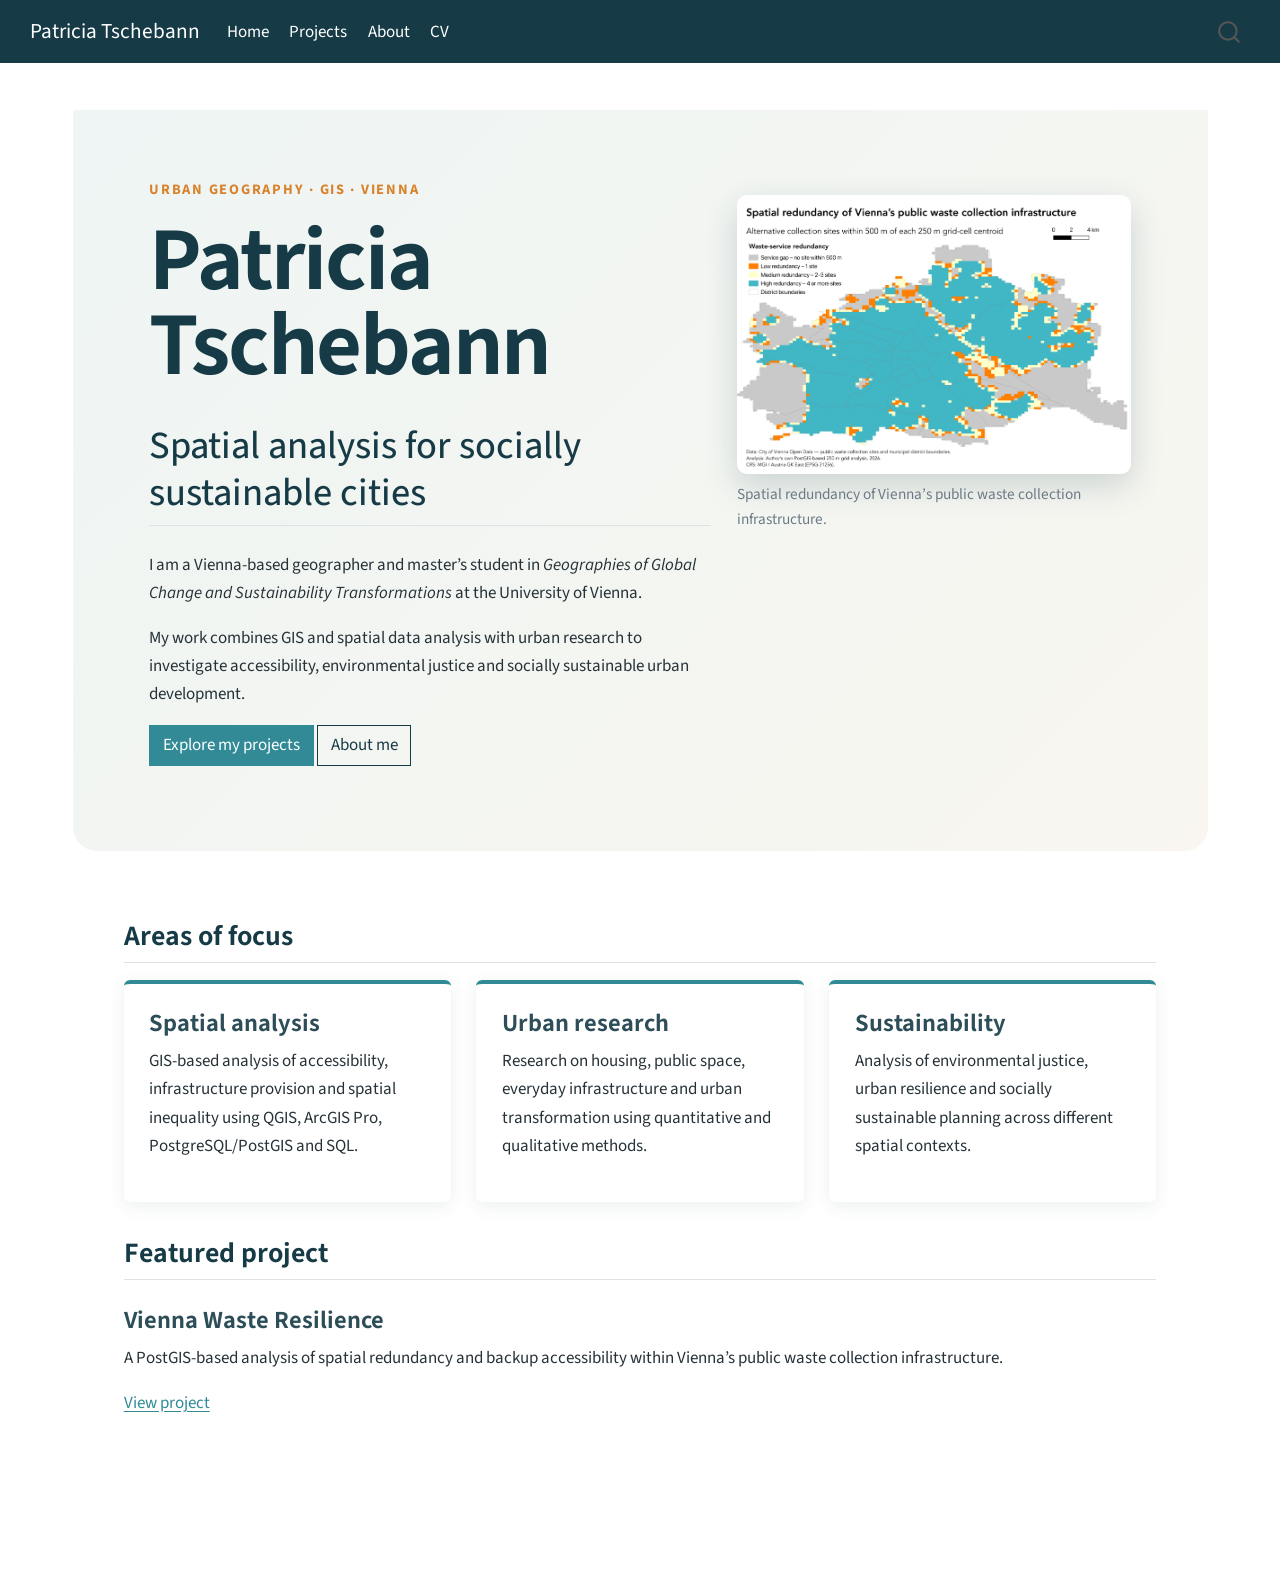
==== index.html @ d04bdf6c "Built site for gh-pages" ====
<!DOCTYPE html>
<html xmlns="http://www.w3.org/1999/xhtml" lang="en" xml:lang="en"><head>

<meta charset="utf-8">
<meta name="generator" content="quarto-1.10.18">

<meta name="viewport" content="width=device-width, initial-scale=1.0, user-scalable=yes">


<title>Patricia Tschebann</title>
<style>
/* Default styles provided by pandoc.
** See https://pandoc.org/MANUAL.html#variables-for-html for config info.
*/
span.smallcaps{font-variant: small-caps;}
div.columns{display: flex; gap: 1.5em;}
div.column{flex: auto;}
@media screen {
div.columns{gap: min(4vw, 1.5em);}
div.column{overflow-x: auto;}
}
div.hanging-indent{margin-left: 1.5em; text-indent: -1.5em;}
ul.task-list{list-style: none;}
ul.task-list li input[type="checkbox"] {
  width: 0.8em;
  margin: 0 0.8em 0.2em -1em; /* quarto-specific, see https://github.com/quarto-dev/quarto-cli/issues/4556 */ 
  vertical-align: middle;
}
</style>


<script src="site_libs/quarto-nav/quarto-nav.js"></script>
<script src="site_libs/quarto-nav/headroom.min.js"></script>
<script src="site_libs/clipboard/clipboard.min.js"></script>
<script src="site_libs/quarto-search/autocomplete.umd.js"></script>
<script src="site_libs/quarto-search/fuse.min.js"></script>
<script src="site_libs/quarto-search/quarto-search.js"></script>
<meta name="quarto:offset" content="./">
<script src="site_libs/quarto-html/quarto.js" type="module"></script>
<script src="site_libs/quarto-html/tabsets/tabsets.js" type="module"></script>
<script src="site_libs/quarto-html/popper.min.js"></script>
<script src="site_libs/quarto-html/tippy.umd.min.js"></script>
<script src="site_libs/quarto-html/anchor.min.js"></script>
<link href="site_libs/quarto-html/tippy.css" rel="stylesheet">
<link href="site_libs/quarto-html/quarto-syntax-highlighting-64a204ab8560d761af7679ceaba22944.css" rel="stylesheet" id="quarto-text-highlighting-styles">
<script src="site_libs/bootstrap/bootstrap.min.js"></script>
<link href="site_libs/bootstrap/bootstrap-icons.css" rel="stylesheet">
<link href="site_libs/bootstrap/bootstrap-445b8638c3d06994fee0907d791121c4.min.css" rel="stylesheet" append-hash="true" id="quarto-bootstrap" data-mode="light">
<script id="quarto-search-options" type="application/json">{
  "location": "navbar",
  "copy-button": false,
  "collapse-after": 3,
  "panel-placement": "end",
  "type": "overlay",
  "limit": 50,
  "keyboard-shortcut": [
    "f",
    "/",
    "s"
  ],
  "show-item-context": false,
  "language": {
    "search-no-results-text": "No results",
    "search-matching-documents-text": "matching documents",
    "search-copy-link-title": "Copy link to search",
    "search-hide-matches-text": "Hide additional matches",
    "search-more-match-text": "more match in this document",
    "search-more-matches-text": "more matches in this document",
    "search-clear-button-title": "Clear",
    "search-text-placeholder": "",
    "search-detached-cancel-button-title": "Cancel",
    "search-submit-button-title": "Submit",
    "search-label": "Search"
  }
}</script>


<link rel="stylesheet" href="styles.css">
</head>

<body class="nav-fixed quarto-light">

<div id="quarto-search-results"></div>
  <header id="quarto-header" class="headroom fixed-top">
    <nav class="navbar navbar-expand-lg " data-bs-theme="dark">
      <div class="navbar-container container-fluid">
      <div class="navbar-brand-container mx-auto">
    <a class="navbar-brand" href="./index.html">
    <span class="navbar-title">Patricia Tschebann</span>
    </a>
  </div>
            <div id="quarto-search" class="" title="Search"></div>
          <button class="navbar-toggler" type="button" data-bs-toggle="collapse" data-bs-target="#navbarCollapse" aria-controls="navbarCollapse" role="menu" aria-expanded="false" aria-label="Toggle navigation" onclick="if (window.quartoToggleHeadroom) { window.quartoToggleHeadroom(); }">
  <span class="navbar-toggler-icon"></span>
</button>
          <div class="collapse navbar-collapse" id="navbarCollapse">
            <ul class="navbar-nav navbar-nav-scroll me-auto">
  <li class="nav-item">
    <a class="nav-link active" href="./index.html" aria-current="page"> 
<span class="menu-text">Home</span></a>
  </li>  
  <li class="nav-item">
    <a class="nav-link" href="./projects.html"> 
<span class="menu-text">Projects</span></a>
  </li>  
  <li class="nav-item">
    <a class="nav-link" href="./about.html"> 
<span class="menu-text">About</span></a>
  </li>  
  <li class="nav-item">
    <a class="nav-link" href="./cv.html"> 
<span class="menu-text">CV</span></a>
  </li>  
</ul>
          </div> <!-- /navcollapse -->
            <div class="quarto-navbar-tools">
</div>
      </div> <!-- /container-fluid -->
    </nav>
</header>
<!-- content -->
<div id="quarto-content" class="quarto-container page-columns page-rows-contents page-layout-full page-navbar">
<!-- sidebar -->
<!-- margin-sidebar -->
    
<!-- main -->
<main class="content column-page" id="quarto-document-content"><header id="title-block-header" class="quarto-title-block"></header>




<div class="hero-section">
<div class="grid">
<div class="g-col-12 g-col-md-7">
<p class="eyebrow">
Urban geography · GIS · Vienna
</p>
<section id="patricia-tschebann" class="level1">
<h1>Patricia Tschebann</h1>
<section id="spatial-analysis-for-socially-sustainable-cities" class="level2">
<h2 class="anchored" data-anchor-id="spatial-analysis-for-socially-sustainable-cities">Spatial analysis for socially sustainable cities</h2>
<p>I am a Vienna-based geographer and master’s student in <em>Geographies of Global Change and Sustainability Transformations</em> at the University of Vienna.</p>
<p>My work combines GIS and spatial data analysis with urban research to investigate accessibility, environmental justice and socially sustainable urban development.</p>
<p><a href="./projects.html" class="btn btn-primary">Explore my projects</a> <a href="./about.html" class="btn btn-outline-secondary">About me</a></p>
</section>
</section>
</div>
<div class="g-col-12 g-col-md-5">
<div class="quarto-figure quarto-figure-center">
<figure class="figure">
<p><img src="images/waste-resilience/waste-redundancy-vienna.png" class="hero-map img-fluid figure-img"></p>
<figcaption>Spatial redundancy of Vienna’s public waste collection infrastructure.</figcaption>
</figure>
</div>
</div>
</div>
</div>
<div class="content-section">
<section id="areas-of-focus" class="level2">
<h2 class="anchored" data-anchor-id="areas-of-focus">Areas of focus</h2>
<div class="grid">
<section id="spatial-analysis" class="level3 g-col-12 g-col-md-4 focus-card">
<h3 class="anchored" data-anchor-id="spatial-analysis">Spatial analysis</h3>
<p>GIS-based analysis of accessibility, infrastructure provision and spatial inequality using QGIS, ArcGIS Pro, PostgreSQL/PostGIS and SQL.</p>
</section>
<section id="urban-research" class="level3 g-col-12 g-col-md-4 focus-card">
<h3 class="anchored" data-anchor-id="urban-research">Urban research</h3>
<p>Research on housing, public space, everyday infrastructure and urban transformation using quantitative and qualitative methods.</p>
</section>
<section id="sustainability" class="level3 g-col-12 g-col-md-4 focus-card">
<h3 class="anchored" data-anchor-id="sustainability">Sustainability</h3>
<p>Analysis of environmental justice, urban resilience and socially sustainable planning across different spatial contexts.</p>
</section>
</div>
</section>
<section id="featured-project" class="level2">
<h2 class="anchored" data-anchor-id="featured-project">Featured project</h2>
<section id="vienna-waste-resilience" class="level3">
<h3 class="anchored" data-anchor-id="vienna-waste-resilience">Vienna Waste Resilience</h3>
<p>A PostGIS-based analysis of spatial redundancy and backup accessibility within Vienna’s public waste collection infrastructure.</p>
<p><a href="./projects/vienna-waste-resilience.html">View project</a></p>
</section>
</section>
</div>



</main> <!-- /main -->
<script id="quarto-html-after-body" type="application/javascript">
  window.document.addEventListener("DOMContentLoaded", function (event) {
    const icon = "";
    const anchorJS = new window.AnchorJS();
    anchorJS.options = {
      placement: 'right',
      icon: icon
    };
    anchorJS.add('.anchored');
    const isCodeAnnotation = (el) => {
      for (const clz of el.classList) {
        if (clz.startsWith('code-annotation-')) {                     
          return true;
        }
      }
      return false;
    }
    const onCopySuccess = function(e) {
      // button target
      const button = e.trigger;
      // don't keep focus
      button.blur();
      // flash "checked"
      button.classList.add('code-copy-button-checked');
      var currentTitle = button.getAttribute("title");
      button.setAttribute("title", "Copied!");
      let tooltip;
      if (window.bootstrap) {
        button.setAttribute("data-bs-toggle", "tooltip");
        button.setAttribute("data-bs-placement", "left");
        button.setAttribute("data-bs-title", "Copied!");
        tooltip = new bootstrap.Tooltip(button, 
          { trigger: "manual", 
            customClass: "code-copy-button-tooltip",
            offset: [0, -8]});
        tooltip.show();    
      }
      setTimeout(function() {
        if (tooltip) {
          tooltip.hide();
          button.removeAttribute("data-bs-title");
          button.removeAttribute("data-bs-toggle");
          button.removeAttribute("data-bs-placement");
        }
        button.setAttribute("title", currentTitle);
        button.classList.remove('code-copy-button-checked');
      }, 1000);
      // clear code selection
      e.clearSelection();
    }
    const getTextToCopy = function(trigger) {
      const outerScaffold = trigger.parentElement.cloneNode(true);
      const codeEl = outerScaffold.querySelector('code');
      for (const childEl of codeEl.children) {
        if (isCodeAnnotation(childEl)) {
          childEl.remove();
        }
      }
      return codeEl.innerText;
    }
    const clipboard = new window.ClipboardJS('.code-copy-button:not([data-in-quarto-modal])', {
      text: getTextToCopy
    });
    clipboard.on('success', onCopySuccess);
    if (window.document.getElementById('quarto-embedded-source-code-modal')) {
      const clipboardModal = new window.ClipboardJS('.code-copy-button[data-in-quarto-modal]', {
        text: getTextToCopy,
        container: window.document.getElementById('quarto-embedded-source-code-modal')
      });
      clipboardModal.on('success', onCopySuccess);
    }
      var localhostRegex = new RegExp(/^(?:http|https):\/\/localhost\:?[0-9]*\//);
      var mailtoRegex = new RegExp(/^mailto:/);
        var filterRegex = new RegExp("https:\/\/ptschebann\.github\.io\/");
      var isInternal = (href) => {
          return filterRegex.test(href) || localhostRegex.test(href) || mailtoRegex.test(href);
      }
      // Inspect non-navigation links and adorn them if external
     var links = window.document.querySelectorAll('a[href]:not(.nav-link):not(.navbar-brand):not(.toc-action):not(.sidebar-link):not(.sidebar-item-toggle):not(.pagination-link):not(.no-external):not([aria-hidden]):not(.dropdown-item):not(.quarto-navigation-tool):not(.about-link)');
      for (var i=0; i<links.length; i++) {
        const link = links[i];
        if (!isInternal(link.href)) {
          // undo the damage that might have been done by quarto-nav.js in the case of
          // links that we want to consider external
          if (link.dataset.originalHref !== undefined) {
            link.href = link.dataset.originalHref;
          }
        }
      }
    function tippyHover(el, contentFn, onTriggerFn, onUntriggerFn) {
      const config = {
        allowHTML: true,
        maxWidth: 500,
        delay: 100,
        arrow: false,
        appendTo: function(el) {
            return el.parentElement;
        },
        interactive: true,
        interactiveBorder: 10,
        theme: 'quarto',
        placement: 'bottom-start',
      };
      if (contentFn) {
        config.content = contentFn;
      }
      if (onTriggerFn) {
        config.onTrigger = onTriggerFn;
      }
      if (onUntriggerFn) {
        config.onUntrigger = onUntriggerFn;
      }
      window.tippy(el, config); 
    }
    const noterefs = window.document.querySelectorAll('a[role="doc-noteref"]');
    for (var i=0; i<noterefs.length; i++) {
      const ref = noterefs[i];
      tippyHover(ref, function() {
        // use id or data attribute instead here
        let href = ref.getAttribute('data-footnote-href') || ref.getAttribute('href');
        try { href = new URL(href).hash; } catch {}
        const id = href.replace(/^#\/?/, "");
        const note = window.document.getElementById(id);
        if (note) {
          return note.innerHTML;
        } else {
          return "";
        }
      });
    }
    const xrefs = window.document.querySelectorAll('a.quarto-xref');
    const processXRef = (id, note) => {
      // Strip column container classes
      const stripColumnClz = (el) => {
        el.classList.remove("page-full", "page-columns");
        if (el.children) {
          for (const child of el.children) {
            stripColumnClz(child);
          }
        }
      }
      stripColumnClz(note)
      if (id === null || id.startsWith('sec-')) {
        // Special case sections, only their first couple elements
        const container = document.createElement("div");
        if (note.children && note.children.length > 2) {
          container.appendChild(note.children[0].cloneNode(true));
          for (let i = 1; i < note.children.length; i++) {
            const child = note.children[i];
            if (child.tagName === "P" && child.innerText === "") {
              continue;
            } else {
              container.appendChild(child.cloneNode(true));
              break;
            }
          }
          if (window.Quarto?.typesetMath) {
            window.Quarto.typesetMath(container);
          }
          return container.innerHTML
        } else {
          if (window.Quarto?.typesetMath) {
            window.Quarto.typesetMath(note);
          }
          return note.innerHTML;
        }
      } else {
        // Remove any anchor links if they are present
        const anchorLink = note.querySelector('a.anchorjs-link');
        if (anchorLink) {
          anchorLink.remove();
        }
        if (window.Quarto?.typesetMath) {
          window.Quarto.typesetMath(note);
        }
        if (note.classList.contains("callout")) {
          return note.outerHTML;
        } else {
          return note.innerHTML;
        }
      }
    }
    for (var i=0; i<xrefs.length; i++) {
      const xref = xrefs[i];
      tippyHover(xref, undefined, function(instance) {
        instance.disable();
        let url = xref.getAttribute('href');
        let hash = undefined; 
        if (url.startsWith('#')) {
          hash = url;
        } else {
          try { hash = new URL(url).hash; } catch {}
        }
        if (hash) {
          const id = hash.replace(/^#\/?/, "");
          const note = window.document.getElementById(id);
          if (note !== null) {
            try {
              const html = processXRef(id, note.cloneNode(true));
              instance.setContent(html);
            } finally {
              instance.enable();
              instance.show();
            }
          } else {
            // See if we can fetch this
            fetch(url.split('#')[0])
            .then(res => res.text())
            .then(html => {
              const parser = new DOMParser();
              const htmlDoc = parser.parseFromString(html, "text/html");
              const note = htmlDoc.getElementById(id);
              if (note !== null) {
                const html = processXRef(id, note);
                instance.setContent(html);
              } 
            }).finally(() => {
              instance.enable();
              instance.show();
            });
          }
        } else {
          // See if we can fetch a full url (with no hash to target)
          // This is a special case and we should probably do some content thinning / targeting
          fetch(url)
          .then(res => res.text())
          .then(html => {
            const parser = new DOMParser();
            const htmlDoc = parser.parseFromString(html, "text/html");
            const note = htmlDoc.querySelector('main.content');
            if (note !== null) {
              // This should only happen for chapter cross references
              // (since there is no id in the URL)
              // remove the first header
              if (note.children.length > 0 && note.children[0].tagName === "HEADER") {
                note.children[0].remove();
              }
              const html = processXRef(null, note);
              instance.setContent(html);
            } 
          }).finally(() => {
            instance.enable();
            instance.show();
          });
        }
      }, function(instance) {
      });
    }
        let selectedAnnoteEl;
        const selectorForAnnotation = ( cell, annotation) => {
          let cellAttr = 'data-code-cell="' + cell + '"';
          let lineAttr = 'data-code-annotation="' +  annotation + '"';
          const selector = 'span[' + cellAttr + '][' + lineAttr + ']';
          return selector;
        }
        const selectCodeLines = (annoteEl) => {
          const doc = window.document;
          const targetCell = annoteEl.getAttribute("data-target-cell");
          const targetAnnotation = annoteEl.getAttribute("data-target-annotation");
          const annoteSpan = window.document.querySelector(selectorForAnnotation(targetCell, targetAnnotation));
          const lines = annoteSpan.getAttribute("data-code-lines").split(",");
          const lineIds = lines.map((line) => {
            return targetCell + "-" + line;
          })
          let top = null;
          let height = null;
          let parent = null;
          if (lineIds.length > 0) {
              //compute the position of the single el (top and bottom and make a div)
              const el = window.document.getElementById(lineIds[0]);
              top = el.offsetTop;
              height = el.offsetHeight;
              parent = el.parentElement.parentElement;
            if (lineIds.length > 1) {
              const lastEl = window.document.getElementById(lineIds[lineIds.length - 1]);
              const bottom = lastEl.offsetTop + lastEl.offsetHeight;
              height = bottom - top;
            }
            if (top !== null && height !== null && parent !== null) {
              // cook up a div (if necessary) and position it 
              let div = window.document.getElementById("code-annotation-line-highlight");
              if (div === null) {
                div = window.document.createElement("div");
                div.setAttribute("id", "code-annotation-line-highlight");
                div.style.position = 'absolute';
                parent.appendChild(div);
              }
              div.style.top = top - 2 + "px";
              div.style.height = height + 4 + "px";
              div.style.left = 0;
              let gutterDiv = window.document.getElementById("code-annotation-line-highlight-gutter");
              if (gutterDiv === null) {
                gutterDiv = window.document.createElement("div");
                gutterDiv.setAttribute("id", "code-annotation-line-highlight-gutter");
                gutterDiv.style.position = 'absolute';
                const codeCell = window.document.getElementById(targetCell);
                const gutter = codeCell.querySelector('.code-annotation-gutter');
                gutter.appendChild(gutterDiv);
              }
              gutterDiv.style.top = top - 2 + "px";
              gutterDiv.style.height = height + 4 + "px";
            }
            selectedAnnoteEl = annoteEl;
          }
        };
        const unselectCodeLines = () => {
          const elementsIds = ["code-annotation-line-highlight", "code-annotation-line-highlight-gutter"];
          elementsIds.forEach((elId) => {
            const div = window.document.getElementById(elId);
            if (div) {
              div.remove();
            }
          });
          selectedAnnoteEl = undefined;
        };
          // Handle positioning of the toggle
      window.addEventListener(
        "resize",
        throttle(() => {
          elRect = undefined;
          if (selectedAnnoteEl) {
            selectCodeLines(selectedAnnoteEl);
          }
        }, 10)
      );
      function throttle(fn, ms) {
      let throttle = false;
      let timer;
        return (...args) => {
          if(!throttle) { // first call gets through
              fn.apply(this, args);
              throttle = true;
          } else { // all the others get throttled
              if(timer) clearTimeout(timer); // cancel #2
              timer = setTimeout(() => {
                fn.apply(this, args);
                timer = throttle = false;
              }, ms);
          }
        };
      }
        // Attach click handler to the DT
        const annoteDls = window.document.querySelectorAll('dt[data-target-cell]');
        for (const annoteDlNode of annoteDls) {
          annoteDlNode.addEventListener('click', (event) => {
            const clickedEl = event.target;
            if (clickedEl !== selectedAnnoteEl) {
              unselectCodeLines();
              const activeEl = window.document.querySelector('dt[data-target-cell].code-annotation-active');
              if (activeEl) {
                activeEl.classList.remove('code-annotation-active');
              }
              selectCodeLines(clickedEl);
              clickedEl.classList.add('code-annotation-active');
            } else {
              // Unselect the line
              unselectCodeLines();
              clickedEl.classList.remove('code-annotation-active');
            }
          });
        }
    const findCites = (el) => {
      const parentEl = el.parentElement;
      if (parentEl) {
        const cites = parentEl.dataset.cites;
        if (cites) {
          return {
            el,
            cites: cites.split(' ')
          };
        } else {
          return findCites(el.parentElement)
        }
      } else {
        return undefined;
      }
    };
    var bibliorefs = window.document.querySelectorAll('a[role="doc-biblioref"]');
    for (var i=0; i<bibliorefs.length; i++) {
      const ref = bibliorefs[i];
      const citeInfo = findCites(ref);
      if (citeInfo) {
        tippyHover(citeInfo.el, function() {
          var popup = window.document.createElement('div');
          citeInfo.cites.forEach(function(cite) {
            var citeDiv = window.document.createElement('div');
            citeDiv.classList.add('hanging-indent');
            citeDiv.classList.add('csl-entry');
            var biblioDiv = window.document.getElementById('ref-' + cite);
            if (biblioDiv) {
              citeDiv.innerHTML = biblioDiv.innerHTML;
            }
            popup.appendChild(citeDiv);
          });
          return popup.innerHTML;
        });
      }
    }
  });
  </script>
</div> <!-- /content -->




</body></html>
---- site_libs/quarto-html/tippy.css ----
.tippy-box[data-animation=fade][data-state=hidden]{opacity:0}[data-tippy-root]{max-width:calc(100vw - 10px)}.tippy-box{position:relative;background-color:#333;color:#fff;border-radius:4px;font-size:14px;line-height:1.4;white-space:normal;outline:0;transition-property:transform,visibility,opacity}.tippy-box[data-placement^=top]>.tippy-arrow{bottom:0}.tippy-box[data-placement^=top]>.tippy-arrow:before{bottom:-7px;left:0;border-width:8px 8px 0;border-top-color:initial;transform-origin:center top}.tippy-box[data-placement^=bottom]>.tippy-arrow{top:0}.tippy-box[data-placement^=bottom]>.tippy-arrow:before{top:-7px;left:0;border-width:0 8px 8px;border-bottom-color:initial;transform-origin:center bottom}.tippy-box[data-placement^=left]>.tippy-arrow{right:0}.tippy-box[data-placement^=left]>.tippy-arrow:before{border-width:8px 0 8px 8px;border-left-color:initial;right:-7px;transform-origin:center left}.tippy-box[data-placement^=right]>.tippy-arrow{left:0}.tippy-box[data-placement^=right]>.tippy-arrow:before{left:-7px;border-width:8px 8px 8px 0;border-right-color:initial;transform-origin:center right}.tippy-box[data-inertia][data-state=visible]{transition-timing-function:cubic-bezier(.54,1.5,.38,1.11)}.tippy-arrow{width:16px;height:16px;color:#333}.tippy-arrow:before{content:"";position:absolute;border-color:transparent;border-style:solid}.tippy-content{position:relative;padding:5px 9px;z-index:1}
---- site_libs/quarto-html/quarto-syntax-highlighting-64a204ab8560d761af7679ceaba22944.css ----
/* quarto syntax highlight colors */
:root {
  --quarto-hl-ot-color: #003B4F;
  --quarto-hl-at-color: #657422;
  --quarto-hl-ss-color: #20794D;
  --quarto-hl-an-color: #5E5E5E;
  --quarto-hl-fu-color: #4758AB;
  --quarto-hl-st-color: #20794D;
  --quarto-hl-cf-color: #003B4F;
  --quarto-hl-op-color: #5E5E5E;
  --quarto-hl-er-color: #AD0000;
  --quarto-hl-bn-color: #AD0000;
  --quarto-hl-al-color: #AD0000;
  --quarto-hl-va-color: #111111;
  --quarto-hl-bu-color: inherit;
  --quarto-hl-ex-color: inherit;
  --quarto-hl-pp-color: #AD0000;
  --quarto-hl-in-color: #5E5E5E;
  --quarto-hl-vs-color: #20794D;
  --quarto-hl-wa-color: #5E5E5E;
  --quarto-hl-do-color: #5E5E5E;
  --quarto-hl-im-color: #00769E;
  --quarto-hl-ch-color: #20794D;
  --quarto-hl-dt-color: #AD0000;
  --quarto-hl-fl-color: #AD0000;
  --quarto-hl-co-color: #5E5E5E;
  --quarto-hl-cv-color: #5E5E5E;
  --quarto-hl-cn-color: #8f5902;
  --quarto-hl-sc-color: #5E5E5E;
  --quarto-hl-dv-color: #AD0000;
  --quarto-hl-kw-color: #003B4F;
}

/* other quarto variables */
:root {
  --quarto-font-monospace: SFMono-Regular, Menlo, Monaco, Consolas, "Liberation Mono", "Courier New", monospace;
}

/* syntax highlight based on Pandoc's rules */
pre > code.sourceCode > span {
  color: #003B4F;
}

code.sourceCode > span {
  color: #003B4F;
}

div.sourceCode,
div.sourceCode pre.sourceCode {
  color: #003B4F;
}

/* Normal */
code span {
  color: #003B4F;
}

/* Alert */
code span.al {
  color: #AD0000;
  font-style: inherit;
}

/* Annotation */
code span.an {
  color: #5E5E5E;
  font-style: inherit;
}

/* Attribute */
code span.at {
  color: #657422;
  font-style: inherit;
}

/* BaseN */
code span.bn {
  color: #AD0000;
  font-style: inherit;
}

/* BuiltIn */
code span.bu {
  font-style: inherit;
}

/* ControlFlow */
code span.cf {
  color: #003B4F;
  font-weight: bold;
  font-style: inherit;
}

/* Char */
code span.ch {
  color: #20794D;
  font-style: inherit;
}

/* Constant */
code span.cn {
  color: #8f5902;
  font-style: inherit;
}

/* Comment */
code span.co {
  color: #5E5E5E;
  font-style: inherit;
}

/* CommentVar */
code span.cv {
  color: #5E5E5E;
  font-style: italic;
}

/* Documentation */
code span.do {
  color: #5E5E5E;
  font-style: italic;
}

/* DataType */
code span.dt {
  color: #AD0000;
  font-style: inherit;
}

/* DecVal */
code span.dv {
  color: #AD0000;
  font-style: inherit;
}

/* Error */
code span.er {
  color: #AD0000;
  font-style: inherit;
}

/* Extension */
code span.ex {
  font-style: inherit;
}

/* Float */
code span.fl {
  color: #AD0000;
  font-style: inherit;
}

/* Function */
code span.fu {
  color: #4758AB;
  font-style: inherit;
}

/* Import */
code span.im {
  color: #00769E;
  font-style: inherit;
}

/* Information */
code span.in {
  color: #5E5E5E;
  font-style: inherit;
}

/* Keyword */
code span.kw {
  color: #003B4F;
  font-weight: bold;
  font-style: inherit;
}

/* Operator */
code span.op {
  color: #5E5E5E;
  font-style: inherit;
}

/* Other */
code span.ot {
  color: #003B4F;
  font-style: inherit;
}

/* Preprocessor */
code span.pp {
  color: #AD0000;
  font-style: inherit;
}

/* SpecialChar */
code span.sc {
  color: #5E5E5E;
  font-style: inherit;
}

/* SpecialString */
code span.ss {
  color: #20794D;
  font-style: inherit;
}

/* String */
code span.st {
  color: #20794D;
  font-style: inherit;
}

/* Variable */
code span.va {
  color: #111111;
  font-style: inherit;
}

/* VerbatimString */
code span.vs {
  color: #20794D;
  font-style: inherit;
}

/* Warning */
code span.wa {
  color: #5E5E5E;
  font-style: italic;
}

.prevent-inlining {
  content: "</";
}

/*# sourceMappingURL=9d8d5bb603a83b8298b89080a598c93b.css.map */
---- styles.css ----
/* Colour system */
:root {
  --portfolio-dark: #173b46;
  --portfolio-teal: #318a96;
  --portfolio-orange: #d9822b;
  --portfolio-light: #f5f4ef;
  --portfolio-text: #263238;
}

/* General typography */
body {
  color: var(--portfolio-text);
  line-height: 1.65;
}

h1,
h2,
h3 {
  color: var(--portfolio-dark);
  font-weight: 650;
}

h1 {
  letter-spacing: -0.025em;
}

a {
  color: var(--portfolio-teal);
}

/* Navigation */
.navbar {
  background-color: var(--portfolio-dark);
}

.navbar-brand,
.navbar-nav .nav-link {
  color: white !important;
}

.navbar-nav .nav-link:hover {
  color: #d9eef0 !important;
}

/* Buttons */
.btn-primary {
  background-color: var(--portfolio-teal);
  border-color: var(--portfolio-teal);
}

.btn-primary:hover {
  background-color: var(--portfolio-dark);
  border-color: var(--portfolio-dark);
}

.btn-outline-secondary {
  color: var(--portfolio-dark);
  border-color: var(--portfolio-dark);
}

/* Project cards */
.card {
  border: 0;
  border-radius: 8px;
  overflow: hidden;
  box-shadow: 0 4px 18px rgba(23, 59, 70, 0.1);
  transition: transform 0.2s ease, box-shadow 0.2s ease;
}

.card:hover {
  transform: translateY(-3px);
  box-shadow: 0 8px 24px rgba(23, 59, 70, 0.16);
}

/* Page elements */
.quarto-title-banner {
  background-color: var(--portfolio-light);
}

img {
  border-radius: 4px;
}
/* Homepage hero */
.hero-section {
  padding: 4rem 6vw;
  margin-bottom: 4rem;
  background:
    linear-gradient(135deg, #eef5f4 0%, #f8f6ef 100%);
  border-radius: 0 0 24px 24px;
}

.hero-section h1 {
  margin-top: 0.4rem;
  margin-bottom: 0.5rem;
  font-size: clamp(3rem, 7vw, 5.8rem);
  line-height: 0.95;
}

.hero-section h2 {
  max-width: 700px;
  margin-bottom: 1.5rem;
  font-size: clamp(1.5rem, 3vw, 2.3rem);
  font-weight: 450;
}

.eyebrow {
  color: var(--portfolio-orange);
  font-size: 0.85rem;
  font-weight: 700;
  letter-spacing: 0.12em;
  text-transform: uppercase;
}

.hero-map {
  width: 100%;
  margin-top: 1rem;
  border-radius: 10px;
  box-shadow: 0 12px 32px rgba(23, 59, 70, 0.18);
}

.content-section {
  max-width: 1200px;
  margin: 0 auto;
  padding: 0 4vw 4rem;
}

.focus-card {
  padding: 1.5rem;
  border-top: 4px solid var(--portfolio-teal);
  border-radius: 6px;
  background-color: white;
  box-shadow: 0 4px 18px rgba(23, 59, 70, 0.08);
}

.focus-card h3 {
  margin-top: 0;
}
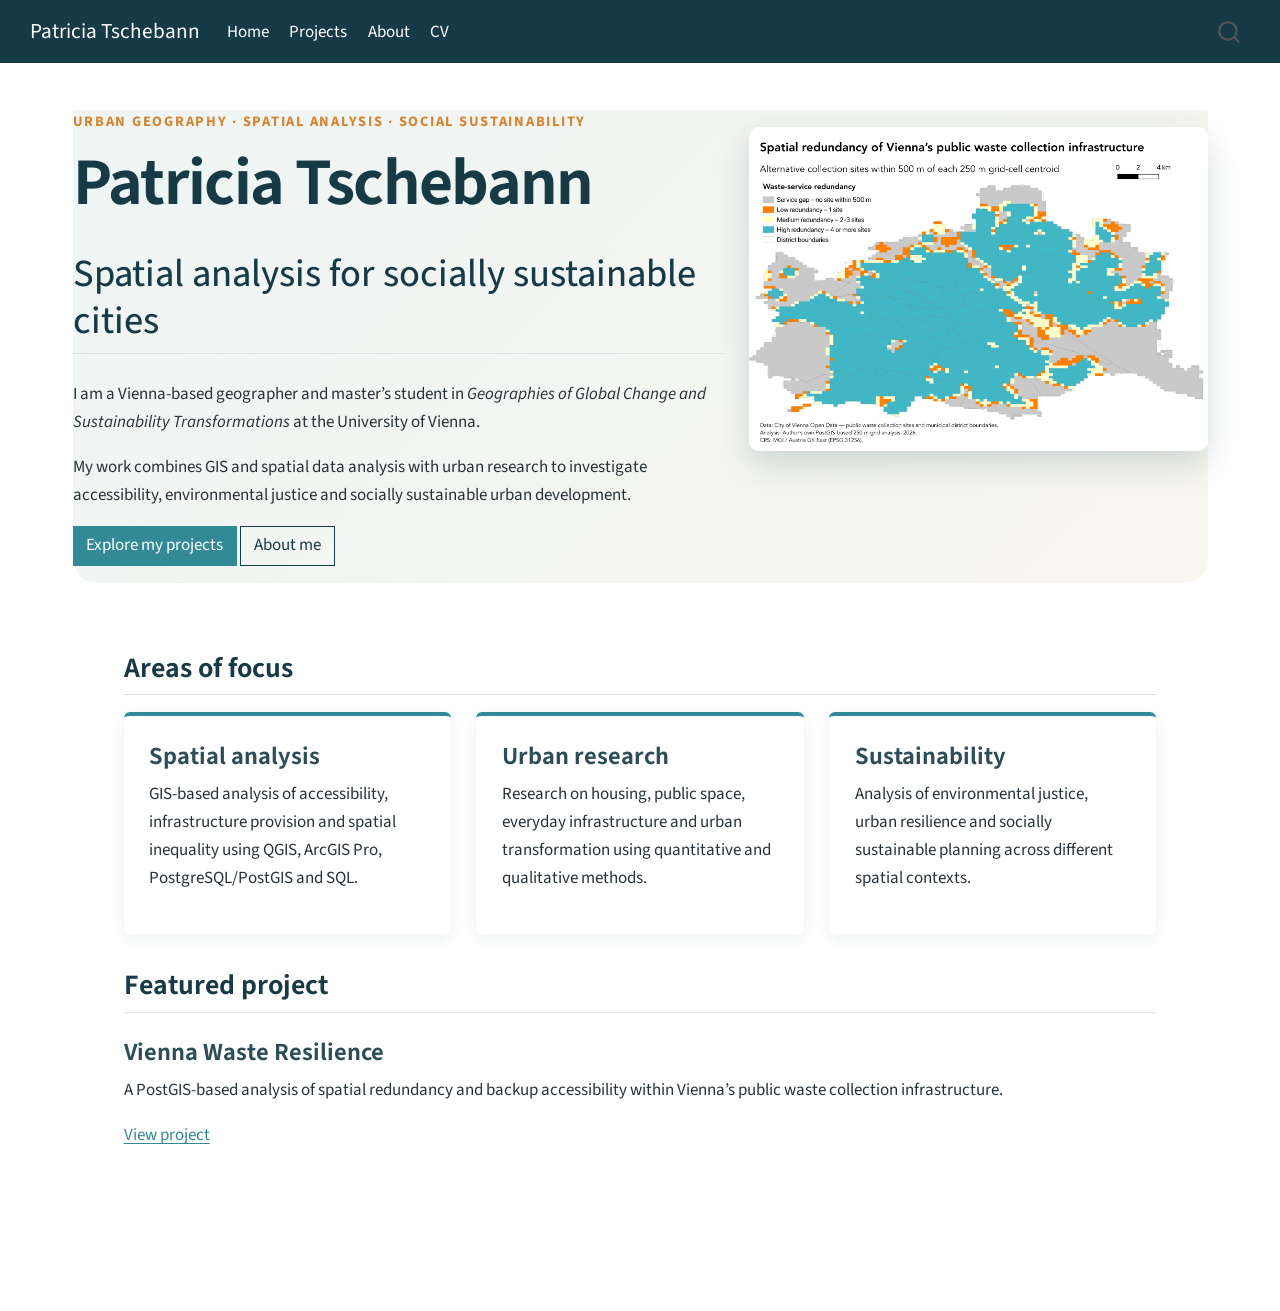
==== commit 582f8dbd: "Built site for gh-pages" ====
--- a/index.html
+++ b/index.html
@@ -133,7 +133,7 @@
 <div class="grid">
 <div class="g-col-12 g-col-md-7">
 <p class="eyebrow">
-Urban geography · GIS · Vienna
+Urban geography · Spatial analysis · Social sustainability
 </p>
 <section id="patricia-tschebann" class="level1">
 <h1>Patricia Tschebann</h1>
@@ -146,12 +146,7 @@
 </section>
 </div>
 <div class="g-col-12 g-col-md-5">
-<div class="quarto-figure quarto-figure-center">
-<figure class="figure">
-<p><img src="images/waste-resilience/waste-redundancy-vienna.png" class="hero-map img-fluid figure-img"></p>
-<figcaption>Spatial redundancy of Vienna’s public waste collection infrastructure.</figcaption>
-</figure>
-</div>
+<p><a href="./projects/vienna-waste-resilience.html"><img src="images/waste-resilience/waste-redundancy-vienna.png" class="hero-map img-fluid" alt="Map showing spatial redundancy of Vienna's public waste collection infrastructure."></a></p>
 </div>
 </div>
 </div>
--- a/styles.css
+++ b/styles.css
@@ -83,7 +83,7 @@
 }
 /* Homepage hero */
 .hero-section {
-  padding: 4rem 6vw;
+  padding: 3rem 5vw 3.5re,;
   margin-bottom: 4rem;
   background:
     linear-gradient(135deg, #eef5f4 0%, #f8f6ef 100%);
@@ -92,9 +92,9 @@
 
 .hero-section h1 {
   margin-top: 0.4rem;
-  margin-bottom: 0.5rem;
-  font-size: clamp(3rem, 7vw, 5.8rem);
-  line-height: 0.95;
+  margin-bottom: 0.8rem;
+  font-size: clamp(3rem, 5.2vw, 4.8rem);
+  line-height: 1;
 }
 
 .hero-section h2 {
@@ -135,4 +135,51 @@
 
 .focus-card h3 {
   margin-top: 0;
+}
+
+/* Mobile layout */
+@media (max-width: 768px) {
+  .hero-section {
+    padding: 2rem 1.25rem 2.5rem;
+    margin-bottom: 2.5rem;
+    border-radius: 0 0 16px 16px;
+  }
+
+  .eyebrow {
+    font-size: 0.75rem;
+    line-height: 1.5;
+    letter-spacing: 0.08em;
+  }
+
+  .hero-section h1 {
+    font-size: clamp(3rem, 13vw, 4.25rem);
+    line-height: 0.96;
+  }
+
+  .hero-section h2 {
+    font-size: 1.7rem;
+    line-height: 1.25;
+  }
+
+  .hero-section p:not(.eyebrow) {
+    font-size: 1rem;
+  }
+
+  .hero-section .btn {
+    display: block;
+    width: 100%;
+    margin: 0 0 0.75rem;
+  }
+
+  .hero-map {
+    margin-top: 2rem;
+  }
+
+  .content-section {
+    padding: 0 1.25rem 3rem;
+  }
+
+  .focus-card {
+    margin-bottom: 1rem;
+  }
 }
